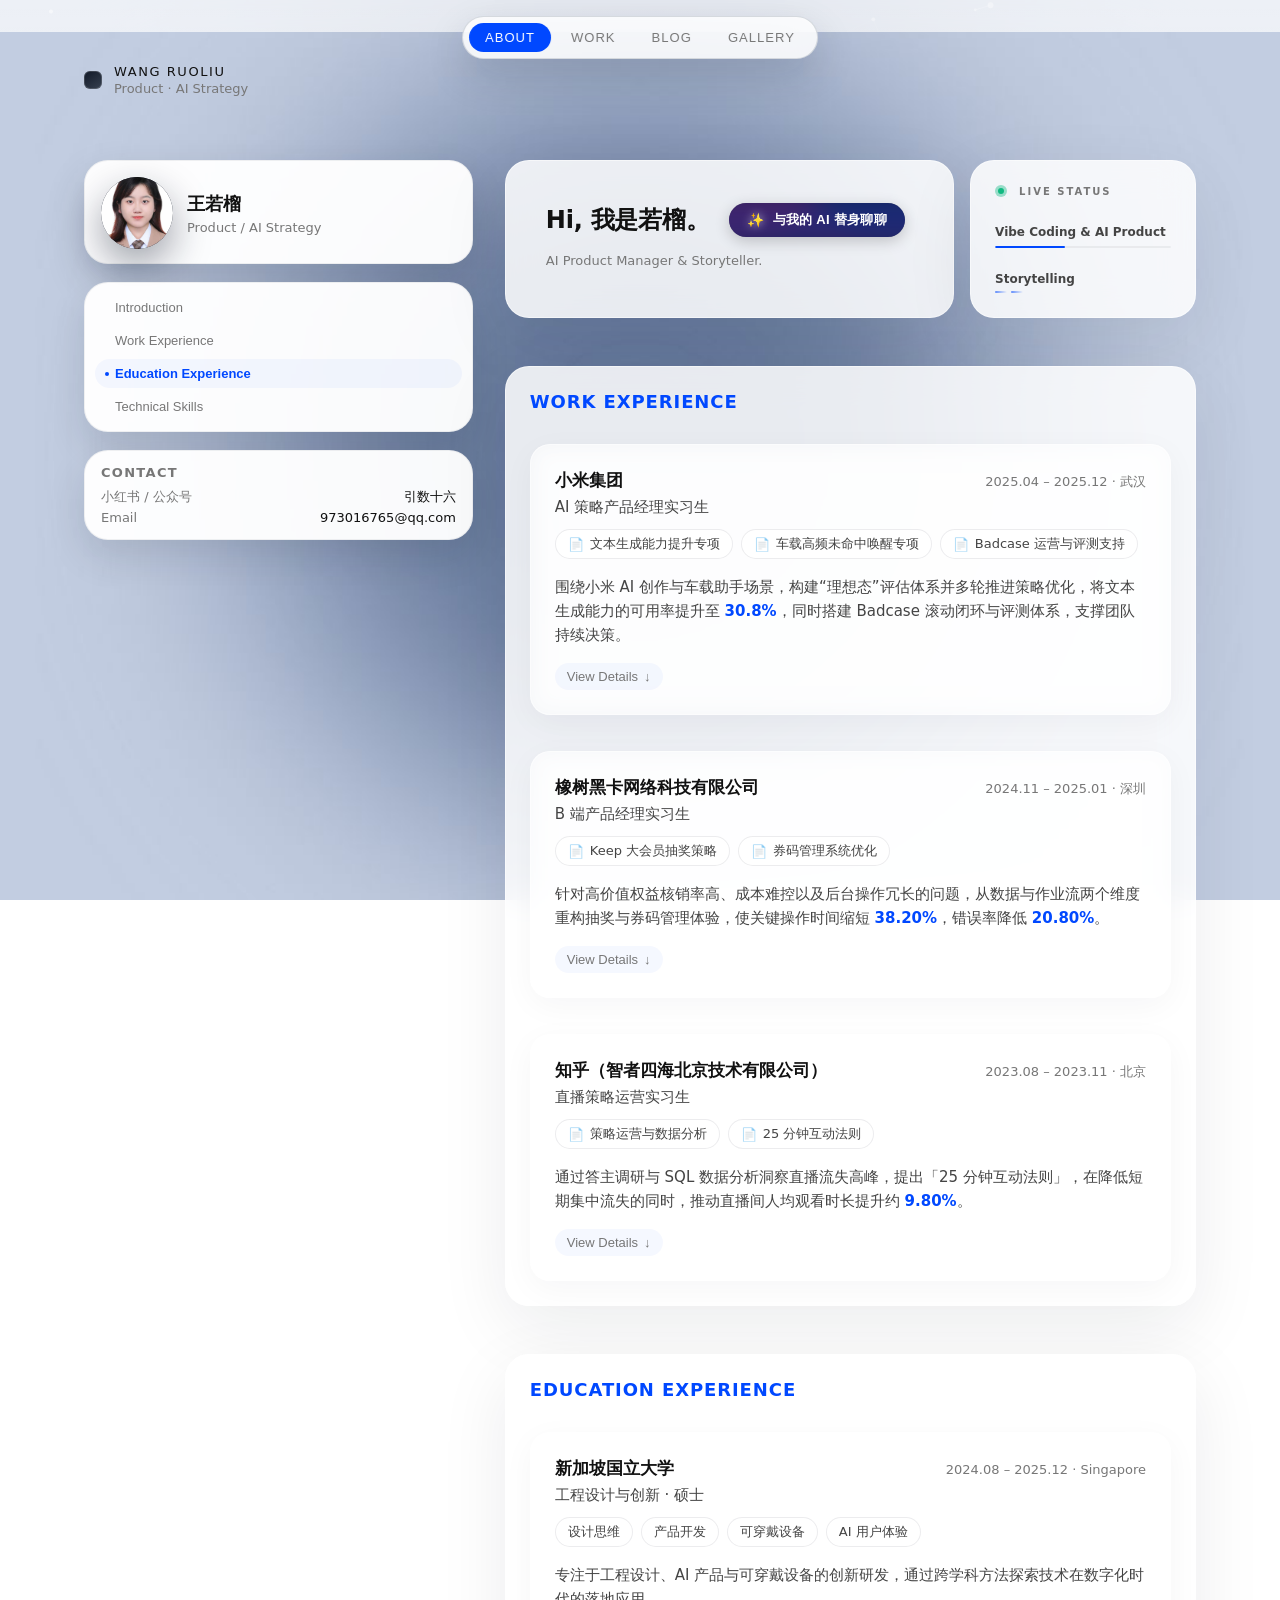
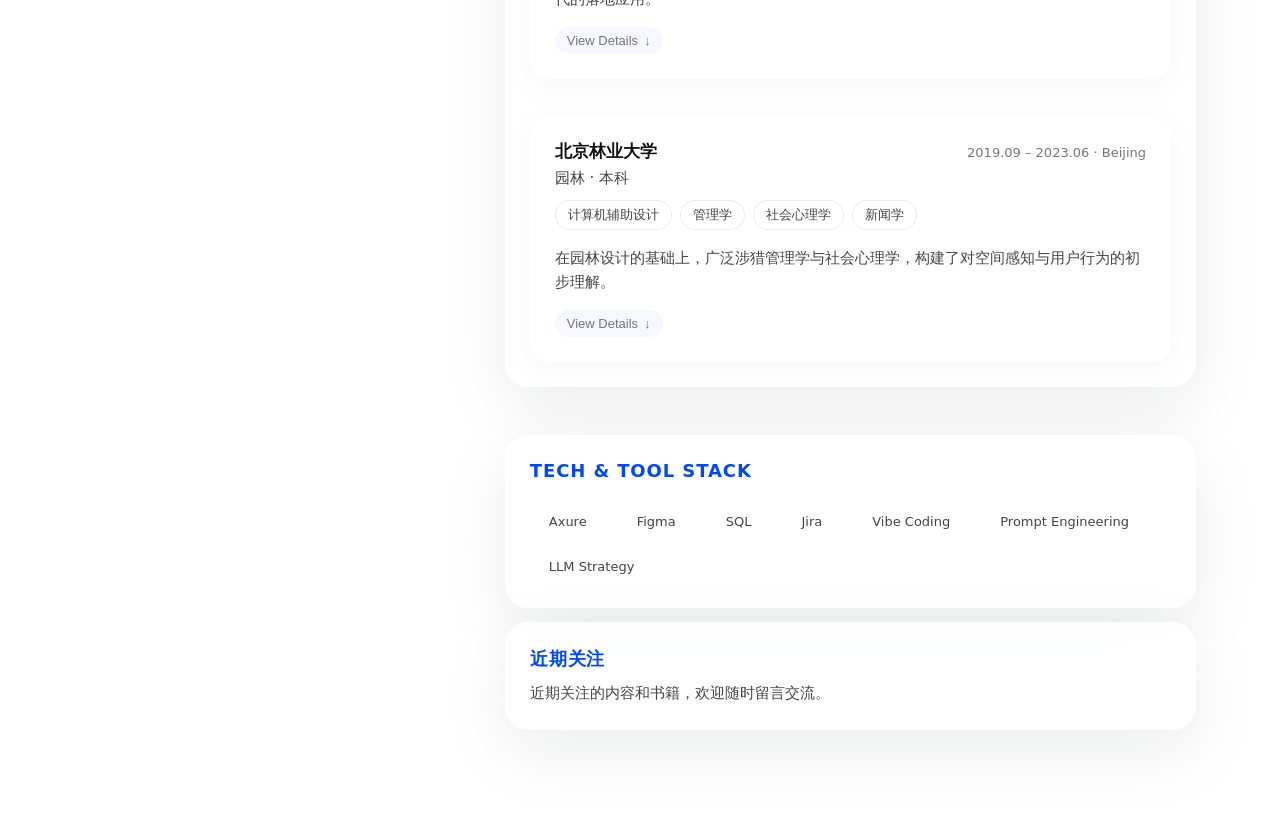
==== index.html @ eb4a5fdc "v1.0: MVP Launch" ====
<!DOCTYPE html>
<html lang="zh">
  <head>
    <meta charset="UTF-8" />
    <title>王若榴 · Portfolio</title>
    <meta name="viewport" content="width=device-width, initial-scale=1.0" />
    <link rel="stylesheet" href="style.css" />
  </head>
  <body>
    <canvas id="global-particle-bg"></canvas>
    <div class="app-shell">
      <header class="site-header">
        <div class="brand">
          <div class="brand-mark"></div>
          <div class="brand-text">
            <span class="brand-name">WANG RUOLIU</span>
            <span class="brand-tagline">Product · AI Strategy</span>
          </div>
        </div>
      </header>

      <!-- 顶部中央一级导航（毛玻璃胶囊） -->
      <nav class="primary-nav" aria-label="Primary navigation">
        <button class="primary-tab active" data-tab="about">About</button>
        <button class="primary-tab" data-tab="work">Work</button>
        <button class="primary-tab" data-tab="blog">Blog</button>
        <button class="primary-tab" data-tab="gallery">Gallery</button>
      </nav>

      <!-- ===== 主内容：四个一级 Tab Screen ===== -->
      <!-- About Screen -->
      <section class="screen active" id="screen-about">
        <div class="two-column">
          <!-- 左侧 Sticky Sidebar -->
          <aside class="about-sidebar">
            <!-- Profile -->
            <div class="profile-block">
              <div class="profile-avatar">
                <img src="photo.jpg" alt="王若榴头像" />
              </div>
              <div class="profile-text">
                <h1 class="profile-name">王若榴</h1>
                <p class="profile-role">Product / AI Strategy</p>
              </div>
            </div>

            <!-- 垂直二级导航 -->
            <nav class="about-nav" aria-label="About sections">
              <button
                class="about-nav-item active"
                data-target="about-intro"
              >
                Introduction
              </button>
              <button
                class="about-nav-item"
                data-target="work-experience"
              >
                Work Experience
              </button>
              <button
                class="about-nav-item"
                data-target="education-experience"
              >
                Education Experience
              </button>
              <button
                class="about-nav-item"
                data-target="technical-skills"
              >
                Technical Skills
              </button>
            </nav>

            <!-- 联系方式卡片 -->
            <section class="contact-card">
              <h2 class="contact-title">Contact</h2>
              <div class="contact-row">
                <span class="contact-label">小红书 / 公众号</span>
                <span class="contact-value">引数十六</span>
              </div>
              <div class="contact-row">
                <span class="contact-label">Email</span>
                <a href="mailto:973016765@qq.com" class="contact-value">
                  973016765@qq.com
                </a>
              </div>
            </section>

            <!-- 数字分身入口按钮已移动至 Hero Section -->
          </aside>

          <!-- 右侧宽幅滚动区 -->
          <section class="about-content">
            <!-- Introduction: Hero Bento Box -->
            <section
              id="about-intro"
              class="about-section"
              data-section="about-intro"
            >
              <div class="hero-bento">
                <!-- Main Card -->
                <div class="bento-card hero-main">
                  <div class="hero-header">
                    <div class="hero-title-wrap">
                      <h1 class="hero-greeting">Hi, 我是若榴。</h1>
                    </div>
                    <!-- 数字分身按钮：重构为 AI 魔法风格 -->
                    <button
                      id="chat-trigger"
                      class="chat-trigger-magic"
                      type="button"
                      aria-label="与我的 AI 替身对话"
                    >
                      <span class="magic-bg"></span>
                      <span class="magic-label">
                        <span class="magic-icon">✨</span>
                        与我的 AI 替身聊聊
                      </span>
                    </button>
                  </div>
                  <p class="hero-tagline">AI Product Manager & Storyteller.</p>
                </div>

                <!-- Status Card: Live Status Widget -->
                <div class="bento-card hero-status">
                  <div class="status-header">
                    <div class="status-dot-wrap">
                      <span class="pulse-dot"></span>
                      <span class="pulse-ring"></span>
                    </div>
                    <span class="status-label">LIVE STATUS</span>
                  </div>
                  
                  <div class="widget-content">
                    <div class="widget-item">
                      <div class="item-info">
                        <span class="item-name">Vibe Coding & AI Product</span>
                        <div class="mini-progress">
                          <div class="progress-bar-flow"></div>
                        </div>
                      </div>
                    </div>
                    
                    <div class="widget-item">
                      <div class="item-info">
                        <span class="item-name">Storytelling</span>
                        <div class="sparkle-wrap">
                          <span class="sparkle"></span>
                          <span class="sparkle"></span>
                        </div>
                      </div>
                    </div>
                  </div>
                </div>
              </div>
            </section>

            <!-- Work Experience -->
            <section
              id="work-experience"
              class="about-section"
              data-section="work-experience"
            >
              <div class="bento-card span-2">
                <h2 class="section-title">Work Experience</h2>

                <!-- Xiaomi -->
                <article class="work-card">
                  <header class="work-header">
                    <div>
                      <div class="work-company">小米集团</div>
                      <div class="work-role">AI 策略产品经理实习生</div>
                    </div>
                    <div class="work-time">2025.04 – 2025.12 · 武汉</div>
                  </header>

                  <div class="work-badges">
                    <span class="work-badge">
                      <span class="badge-icon">📄</span>
                      文本生成能力提升专项
                    </span>
                    <span class="work-badge">
                      <span class="badge-icon">📄</span>
                      车载高频未命中唤醒专项
                    </span>
                    <span class="work-badge">
                      <span class="badge-icon">📄</span>
                      Badcase 运营与评测支持
                    </span>
                  </div>

                  <p class="work-summary">
                    围绕小米 AI 创作与车载助手场景，构建“理想态”评估体系并多轮推进策略优化，将文本生成能力的可用率提升至
                    <span class="metric">30.8%</span>，同时搭建 Badcase 滚动闭环与评测体系，支撑团队持续决策。
                  </p>

                  <button
                    class="work-toggle"
                    type="button"
                    data-details="work-xiaomi"
                  >
                    <span class="work-toggle-label">View Details</span>
                    <span class="work-toggle-arrow">↓</span>
                  </button>

                  <div class="work-details" id="work-xiaomi">
                    <h4 class="item-title">
                      1. AI 创作文本生成能力提升专项 (项目 Owner)
                    </h4>
                    <ul class="bullet-list">
                      <li>
                        构建评估体系： 针对创作 agent 完善一套包含真实性、准确性、安全性等维度的“理想态”评估标准，有效降低了与大模型研发团队之间的沟通与理解难度。
                      </li>
                      <li>
                        策略迭代与量化优化： 推动两轮针对性优化（如：润色类回复条数 ≥ 3、报告规划类强制占位符、营销文案增加 emoji 等硬性约束），最终实现可用率提升
                        <span class="metric">30.8%</span>，满足率提升
                        <span class="metric">20.6%</span>。
                      </li>
                      <li>
                        突破瓶颈期： 在优化幅度放缓时，通过构建 AI 创作专项、积累 Badcase 并形成滚动优化机制，持续驱动产品进化。
                      </li>
                    </ul>

                    <h4 class="item-title">
                      2. 车载高频未命中 App 唤醒专项优化
                    </h4>
                    <ul class="bullet-list">
                      <li>
                        深度归因分析： 对车载场景中“打不开应用”等高频负反馈进行拆解，将其归因为垂域混淆、意图误判、SmartApp 欠召等 6 个核心维度。
                      </li>
                      <li>
                        协同方案落地： 独立负责该专项并推动多部门方案对齐，通过定位负责人与精准话术引导，最终使测试集中的 Badcase 解决率达到
                        <span class="metric">96.15%</span>。
                      </li>
                    </ul>

                    <h4 class="item-title">
                      3. 例行工作 SOP 化与决策支持
                    </h4>
                    <ul class="bullet-list">
                      <li>
                        Badcase 质量运营： 建立了“收录—周报同步—验收闭环”的 SOP 流程，实习期间累计建设 P0/P00 级 Badcase 520 项，解决
                        <span class="metric">400+</span> 项。
                      </li>
                      <li>
                        基模/接口评测： 参与基模与接口更新决策，累计进行 GSB 评测 17 次，理想态评测 10 次，修正例行评测量
                        <span class="metric">50+</span> 项，为团队高级决策提供了核心数据支撑。
                      </li>
                    </ul>
                  </div>
                </article>

                <!-- Oak Black Card -->
                <article class="work-card">
                  <header class="work-header">
                    <div>
                      <div class="work-company">橡树黑卡网络科技有限公司</div>
                      <div class="work-role">B 端产品经理实习生</div>
                    </div>
                    <div class="work-time">2024.11 – 2025.01 · 深圳</div>
                  </header>

                  <div class="work-badges">
                    <span class="work-badge">
                      <span class="badge-icon">📄</span>
                      Keep 大会员抽奖策略
                    </span>
                    <span class="work-badge">
                      <span class="badge-icon">📄</span>
                      券码管理系统优化
                    </span>
                  </div>

                  <p class="work-summary">
                    针对高价值权益核销率高、成本难控以及后台操作冗长的问题，从数据与作业流两个维度重构抽奖与券码管理体验，使关键操作时间缩短
                    <span class="metric">38.20%</span>，错误率降低
                    <span class="metric">20.80%</span>。
                  </p>

                  <button
                    class="work-toggle"
                    type="button"
                    data-details="work-oak"
                  >
                    <span class="work-toggle-label">View Details</span>
                    <span class="work-toggle-arrow">↓</span>
                  </button>

                  <div class="work-details" id="work-oak">
                    <h4 class="item-title">
                      1. Keep 平台大会员抽奖策略
                    </h4>
                    <p class="body-text">
                      针对高价值权益直接兑换导致核销率高、成本难控的问题，通过游戏化交互优化用户体验同时控制成本。
                    </p>
                    <ul class="bullet-list">
                      <li>
                        需求分析：通过数据分析及构建用户旅程地图，了解用户行为模型，总结有效的抽奖策略和用户激励机制，提供参考。
                      </li>
                      <li>
                        方案设计：设计“1 次会员兑换转 3 次抽奖机会”策略，完成功能设计，使用 Figma 完成高保真原型设计。
                      </li>
                      <li>
                        输出需求文档：输出需求文档，参与评审会议，整合各方反馈。
                      </li>
                    </ul>

                    <h4 class="item-title">
                      2. B 端券码管理系统优化
                    </h4>
                    <p class="body-text">
                      当前管理系统操作流程冗长，功能分散，针对后台管理系统进行优化。
                    </p>
                    <ul class="bullet-list">
                      <li>
                        需求调研：与运营团队沟通，对现有功能模块进行可用性评估，识别交互瓶颈。
                      </li>
                      <li>
                        方案设计：基于用户作业理论重新设计业务流程，优化关键步骤，开发低保真原型，同步 BI 看板数据公式，提升风险预警能力和决策支持，输出需求文档，全程跟进开发。
                      </li>
                      <li>
                        数据埋点：对用户关键步骤进行数据埋点，统计相关数据指标，操作时间减少
                        <span class="metric">38.20%</span>，错误率降低
                        <span class="metric">20.80%</span>，操作步骤有效减少。
                      </li>
                    </ul>
                  </div>
                </article>

                <!-- Zhihu -->
                <article class="work-card">
                  <header class="work-header">
                    <div>
                      <div class="work-company">知乎（智者四海北京技术有限公司）</div>
                      <div class="work-role">直播策略运营实习生</div>
                    </div>
                    <div class="work-time">2023.08 – 2023.11 · 北京</div>
                  </header>

                  <div class="work-badges">
                    <span class="work-badge">
                      <span class="badge-icon">📄</span>
                      策略运营与数据分析
                    </span>
                    <span class="work-badge">
                      <span class="badge-icon">📄</span>
                      25 分钟互动法则
                    </span>
                  </div>

                  <p class="work-summary">
                    通过答主调研与 SQL 数据分析洞察直播流失高峰，提出「25 分钟互动法则」，在降低短期集中流失的同时，推动直播间人均观看时长提升约
                    <span class="metric">9.80%</span>。
                  </p>

                  <button
                    class="work-toggle"
                    type="button"
                    data-details="work-zhihu"
                  >
                    <span class="work-toggle-label">View Details</span>
                    <span class="work-toggle-arrow">↓</span>
                  </button>

                  <div class="work-details" id="work-zhihu">
                    <ol class="number-list">
                      <li>
                        需求调研：面向站内答主收集直播痛点，为优化直播策略提供指导意见；
                      </li>
                      <li>
                        数据分析：撰写 SQL 查询 PV、UV、留存率等数据指标，输出分析，为优化后续的直播策划提供参考。
                      </li>
                      <li>
                        策略优化：实时监控到直播过程中存在短时间内观众集中流失的明显高峰，结合数据洞察输出 “25 分钟互动法则”，使得此前的观众短期流失高峰得到有效降低，同步推动直播间人均观看时长提升
                        <span class="metric">9.80%</span>。
                      </li>
                    </ol>
                  </div>
                </article>
              </div>
            </section>

            <!-- Education Experience -->
            <section
              id="education-experience"
              class="about-section"
              data-section="education-experience"
            >
              <div class="bento-card span-2">
                <h2 class="section-title">Education Experience</h2>

                <!-- NUS -->
                <article class="work-card">
                  <header class="work-header">
                    <div>
                      <div class="work-company">新加坡国立大学</div>
                      <div class="work-role">工程设计与创新 · 硕士</div>
                    </div>
                    <div class="work-time">2024.08 – 2025.12 · Singapore</div>
                  </header>

                  <div class="work-badges">
                    <span class="work-badge">设计思维</span>
                    <span class="work-badge">产品开发</span>
                    <span class="work-badge">可穿戴设备</span>
                    <span class="work-badge">AI 用户体验</span>
                  </div>

                  <p class="work-summary">
                    专注于工程设计、AI 产品与可穿戴设备的创新研发，通过跨学科方法探索技术在数字化时代的落地应用。
                  </p>

                  <button
                    class="work-toggle"
                    type="button"
                    data-details="edu-nus"
                  >
                    <span class="work-toggle-label">View Details</span>
                    <span class="work-toggle-arrow">↓</span>
                  </button>

                  <div class="work-details" id="edu-nus">
                    <h4 class="item-title">详细主修课程</h4>
                    <ul class="bullet-list">
                      <li>设计思维与产品开发 (Design Thinking & Product Development)</li>
                      <li>可穿戴设备开发 (Wearable Device Development)</li>
                      <li>数字时代的技术产品营销 (Tech Product Marketing)</li>
                      <li>AI 用户体验与界面设计的基本技能 (Essential Skills for AI UX/UI)</li>
                    </ul>
                  </div>
                </article>

                <!-- BFU -->
                <article class="work-card">
                  <header class="work-header">
                    <div>
                      <div class="work-company">北京林业大学</div>
                      <div class="work-role">园林 · 本科</div>
                    </div>
                    <div class="work-time">2019.09 – 2023.06 · Beijing</div>
                  </header>

                  <div class="work-badges">
                    <span class="work-badge">计算机辅助设计</span>
                    <span class="work-badge">管理学</span>
                    <span class="work-badge">社会心理学</span>
                    <span class="work-badge">新闻学</span>
                  </div>

                  <p class="work-summary">
                    在园林设计的基础上，广泛涉猎管理学与社会心理学，构建了对空间感知与用户行为的初步理解。
                  </p>

                  <button
                    class="work-toggle"
                    type="button"
                    data-details="edu-bfu"
                  >
                    <span class="work-toggle-label">View Details</span>
                    <span class="work-toggle-arrow">↓</span>
                  </button>

                  <div class="work-details" id="edu-bfu">
                    <h4 class="item-title">详细主修课程</h4>
                    <ul class="bullet-list">
                      <li>计算机辅助设计 (CAD/Digital Design)</li>
                      <li>城市开放空间设计 (Urban Open Space Design)</li>
                      <li>管理学 (Management)</li>
                      <li>实用新闻学 (Practical Journalism)</li>
                      <li>社会心理学 (Social Psychology)</li>
                    </ul>
                  </div>
                </article>
              </div>
            </section>

            <!-- Technical Skills: TECH & TOOL STACK -->
            <section
              id="technical-skills"
              class="about-section"
              data-section="technical-skills"
            >
              <div class="bento-card span-2">
                <h2 class="section-title">TECH & TOOL STACK</h2>
                <div class="tech-stack-wrap">
                  <span class="tech-pill">Axure</span>
                  <span class="tech-pill">Figma</span>
                  <span class="tech-pill">SQL</span>
                  <span class="tech-pill">Jira</span>
                  <span class="tech-pill">Vibe Coding</span>
                  <span class="tech-pill">Prompt Engineering</span>
                  <span class="tech-pill">LLM Strategy</span>
                </div>
              </div>

              <div class="bento-card span-2 recent-card">
                <h2 class="section-title">近期关注</h2>
                <p class="body-text">
                  近期关注的内容和书籍，欢迎随时留言交流。
                </p>
              </div>
            </section>
          </section>
        </div>
      </section>

      <!-- Work Screen：Case Study 曝光位 -->
      <section class="screen" id="screen-work">
        <div class="case-layout">
          <article class="case-card" id="case-moody">
            <div class="case-image-wrap">
              <img
                src="WechatIMG166.jpg"
                alt="Moody 车载情绪干预项目封面"
                class="case-image"
              />
            </div>
            <div class="case-body">
              <header class="case-header">
                <div class="case-title-block">
                  <h2 class="case-title">Moody</h2>
                  <p class="case-subtitle">你的车载情绪驾驶伴侣</p>
                </div>
              </header>

              <div class="case-badges">
                <span class="case-badge">多模态监测</span>
                <span class="case-badge">AI语音对话</span>
                <span class="case-badge">高保真原型</span>
              </div>

              <p class="case-summary">
                当汽车不再只是代步工具，它能否像老友一样感知你的情绪？Moody 结合面部识别与心率算法，为路怒症与高压驾驶者提供非侵入式的实时情绪干预。
              </p>

              <div class="case-footer">
                <a
                  href="moody-case-study.html"
                  class="case-read"
                >
                  <span class="case-read-label">Read Case Study</span>
                  <span class="case-read-arrow">→</span>
                </a>
              </div>

              <!-- 详情展开区 -->
              <div class="case-details" id="case-moody-details">
                <div class="case-details-inner">
                  <h4 class="item-title">项目背景与痛点</h4>
                  <p class="body-text">城市高压环境下，驾驶员情绪波动直接影响行车安全。传统车载系统缺乏对驾驶员心理状态的深度感知与主动干预。</p>
                  <h4 class="item-title">核心功能设计</h4>
                  <ul class="bullet-list">
                    <li><strong>多模态感知：</strong>结合面部识别（表情分析）与心率传感器，构建压力评估模型。</li>
                    <li><strong>非侵入干预：</strong>通过氛围灯（冷暖色调）、香氛系统及 AI 语音引导，实现毫秒级响应的情绪调节。</li>
                    <li><strong>高保真原型：</strong>在座舱模拟环境中完成全链路交互验证。</li>
                  </ul>
                </div>
              </div>
            </div>
          </article>

          <!-- 新增：触感色彩 Case Card -->
          <article class="case-card" id="case-beyond-surface">
            <div class="case-image-wrap">
              <img
                src="WechatIMG170.jpg"
                alt="触感色彩项目封面"
                class="case-image"
              />
            </div>
            <div class="case-body">
              <header class="case-header">
                <div class="case-title-block">
                  <h2 class="case-title">触感色彩 (Beyond the Surface)</h2>
                  <p class="case-subtitle">专为色盲儿童设计的交互式感知玩具</p>
                </div>
              </header>

              <div class="case-badges">
                <span class="case-badge">颜色-温度映射</span>
                <span class="case-badge">PID闭环控制算法</span>
              </div>

              <p class="case-summary">
                针对全球 4.5% 色盲人群的艺术参与困境，本项目开发了一款基于 Arduino 的创新可穿戴设备。通过将视觉色彩频率转化为实时温度反馈（Peltier 效应）与多维听觉指令，打破感知边界，赋予色盲儿童‘触碰颜色’的能力。
              </p>

              <div class="case-footer">
                <button
                  type="button"
                  class="case-read"
                  data-details="case-beyond-details"
                >
                  <span class="case-read-label">Read Case Study</span>
                  <span class="case-read-arrow">↓</span>
                </button>
              </div>

              <!-- 详情展开区 -->
              <div class="case-details" id="case-beyond-details">
                <div class="case-details-inner">
                  <h4 class="item-title">痛点洞察与需求定义</h4>
                  <p class="body-text">调研发现全球约 4.5% 人口患有色盲，且近 50% 的色盲儿童由于生理障碍对绘画、美术馆等色彩相关活动缺乏兴趣。针对此现状，定义了“非视觉途径识别色彩”的核心产品需求。</p>
                  
                  <h4 class="item-title">多模态交互方案设计</h4>
                  <p class="body-text">负责产品原型设计，创新性地提出“颜色-温度-声音”的多模态转换逻辑。通过颜色传感器识别物理色彩，并将其实时转化为对应的差异化温度变化与频率/音调声音提示。</p>
                  
                  <h4 class="item-title">产品逻辑构建</h4>
                  <ul class="bullet-list">
                    <li><strong>多感官补偿：</strong>建立了色彩与触觉、听觉的映射矩阵，解决色盲儿童在日常生活中（如挑选衣物、艺术创作）的辨色障碍。</li>
                    <li><strong>PID闭环控制：</strong>通过 PID 算法精准控制 Peltier 片温度，确保不同颜色对应的温度反馈稳定且安全。</li>
                    <li><strong>交互闭环：</strong>结合 Arduino 硬件平台，实现从色彩输入到多维感官输出的毫秒级响应。</li>
                  </ul>

                  <h4 class="item-title">产出成果</h4>
                   <p class="body-text">成功开发出一款赋能色盲儿童的辅助性玩具原型，为特殊人群提供了全新的交互维度，提升了儿童对色彩艺术活动的参与度与认知体验。</p>
                 </div>
               </div>
             </div>
           </article>

           <!-- 新增：Influstar Case Card -->
           <article class="case-card" id="case-influstar">
             <div class="case-image-wrap">
               <img
                 src="WechatIMG171.jpg"
                 alt="Influstar 项目封面"
                 class="case-image"
               />
             </div>
             <div class="case-body">
               <header class="case-header">
                 <div class="case-title-block">
                   <h2 class="case-title">Influstar</h2>
                   <p class="case-subtitle">KOC成长与变现管理平台</p>
                 </div>
               </header>

               <div class="case-badges">
                 <span class="case-badge">AI 赋能决策</span>
                 <span class="case-badge">商业变现闭环</span>
                 <span class="case-badge">数据驱动看板</span>
               </div>

               <p class="case-summary">
                 Influstar 是一款专为处于成长期的新晋KOL设计的连接与营销平台。通过整合品牌对接、达人协作、趋势分析与数据复盘四大核心功能，解决新手网红在流量获取、商务变现及内容创作上的痛点，助力从‘普通创作人’向‘超级红人’的跨越。
               </p>

               <div class="case-footer">
                 <button
                   type="button"
                   class="case-read"
                   data-details="case-influstar-details"
                 >
                   <span class="case-read-label">Read Case Study</span>
                   <span class="case-read-arrow">↓</span>
                 </button>
               </div>

               <!-- 详情展开区 -->
               <div class="case-details" id="case-influstar-details">
                 <div class="case-details-inner">
                   <!-- 项目亮点 -->
                   <h4 class="item-title">项目亮点</h4>
                   <ul class="bullet-list">
                     <li><strong>AI 赋能内容决策：</strong>利用智能算法提供趋势摘要（AI Summary）与创作灵感（AI Inspiration），帮助用户精准捕捉市场热点。</li>
                     <li><strong>变现链路闭环：</strong>内置清晰的商务推广（Commerce）与协作系统，直观展示预期收益，极大提升变现动力与效率。</li>
                     <li><strong>数据驱动增长：</strong>多维度的可视化收益分析与内容表现看板，让每一份投入的转化效果清晰可见。</li>
                   </ul>

                   <!-- 执行细节 -->
                   <h4 class="item-title">执行细节</h4>
                   <ul class="bullet-list">
                     <li><strong>需求调研：</strong>深入访谈了 10+ 位来自不同领域的 KOC（Key Opinion Consumer），精准洞察其在变现路径上的痛点与核心诉求。</li>
                     <li><strong>产品策划：</strong>主导了平台的全生命周期策划，核心功能涵盖热门商业内容分析、AI 驱动的个性化创作灵感及个人自媒体履历展示。独立设计了完整的产品流程图，并协同设计团队产出了高保真 App 界面。</li>
                     <li><strong>原型测试：</strong>邀请 10+ 位 KOC 进行了深度的 UX/UI 测试，收集了积极的用户反馈。基于反馈快速迭代，优化了 App 的高保真交互界面，显著提升了用户体验。</li>
                   </ul>
                 </div>
               </div>
             </div>
           </article>
        </div>
      </section>

      <!-- Blog Screen -->
      <section class="screen" id="screen-blog">
        <div class="screen-placeholder">
          <h2>Blog</h2>
          <p>未来会记录关于 AI 产品、用户研究和策略思考的文章。</p>
        </div>
      </section>

      <!-- Gallery Screen -->
      <section class="screen" id="screen-gallery">
        <div class="screen-placeholder">
          <h2>Gallery</h2>
          <p>这里将展示项目过程、原型和视觉作品片段。</p>
        </div>
      </section>
    </div>

    <!-- Chatbot 对话框 -->
    <div id="chat-overlay" class="chat-overlay" aria-hidden="true">
      <div class="chat-dialog">
        <header class="chat-header">
          <div class="chat-title-group">
            <span class="chat-dot"></span>
            <div>
              <div class="chat-title">若榴 · 数字助理</div>
              <div class="chat-subtitle">
                关于我的教育、实习和项目，都可以问我
              </div>
            </div>
          </div>
          <button class="chat-close" id="chat-close" aria-label="关闭聊天">
            ✕
          </button>
        </header>
        <div class="chat-body">
          <div class="chat-messages" id="chat-messages">
            <div class="chat-row bot">
              <div class="chat-bubble">
                嗨，我是若榴的数字分身。你可以问我：在小米具体负责什么、哪个项目最能代表我，或者我适合什么岗位。
              </div>
            </div>
          </div>
          <form class="chat-input-row" id="chat-form">
            <input
              id="chat-input"
              type="text"
              autocomplete="off"
              placeholder="输入你的问题…"
            />
            <button type="submit" class="chat-send">发送</button>
          </form>
        </div>
      </div>
    </div>

    <script src="script.js"></script>
  </body>
</html>
---- style.css ----
:root {
  --bg: #f5f5f7;
  --surface: #ffffff;
  --surface-soft: #f9fafb;
  --border-subtle: rgba(15, 23, 42, 0.06);
  --text-main: #111111;
  --text-body: #444444;
  --text-muted: #777777;
  --accent: #0048ff;
  --radius-lg: 24px;
  --radius-md: 18px;
  --radius-pill: 999px;
  --shadow-soft: 0 22px 70px rgba(15, 23, 42, 0.08);
  
  /* Typography Scale */
  --fs-title: 1.5rem;      /* 24px */
  --fs-heading: 1.125rem;  /* 18px */
  --fs-body: 0.9375rem;    /* 15px */
  --fs-caption: 0.8125rem; /* 13px */
  
  --font-main: system-ui, -apple-system, BlinkMacSystemFont, "SF Pro Text",
    "SF Pro Display", "PingFang SC", "Microsoft YaHei", sans-serif;
  --font-serif: "Georgia", "Times New Roman", "Songti SC", serif;
}

*,
*::before,
*::after {
  box-sizing: border-box;
}

html,
body {
  margin: 0;
  padding: 0;
  font-family: var(--font-main);
  -webkit-font-smoothing: antialiased;
  background: url("181772170247_.pic.jpg") no-repeat center center fixed;
  background-size: cover;
  color: var(--text-main);
  scroll-behavior: smooth;
  min-height: 100vh;
}

body::before {
  content: "";
  position: fixed;
  inset: 0;
  background: linear-gradient(
    to bottom,
    rgba(255, 255, 255, 0.7) 0%,
    rgba(255, 255, 255, 0.8) 50%,
    rgba(255, 255, 255, 0.7) 100%
  );
  backdrop-filter: blur(120px);
  -webkit-backdrop-filter: blur(120px);
  z-index: -1;
}

body {
  min-height: 100vh;
}

.app-shell {
  max-width: 1160px;
  margin: 32px auto 96px;
  padding: 0 24px;
}

@media (max-width: 900px) {
  .app-shell {
    margin: 20px auto 96px;
    padding: 0 16px;
  }
}

/* Header */

.site-header {
  display: flex;
  align-items: center;
  justify-content: space-between;
  padding-top: 32px; /* 增加顶部内边距，整体下移 */
  margin-bottom: 24px;
}

.brand {
  display: flex;
  align-items: center;
  gap: 12px;
}

.brand-mark {
  width: 18px;
  height: 18px;
  border-radius: 6px;
  background: linear-gradient(145deg, #111827, #374151);
  box-shadow: inset 0 0 0 1px rgba(255, 255, 255, 0.16);
}

.brand-text {
  display: flex;
  flex-direction: column;
  gap: 2px;
}

.brand-name {
  font-size: var(--fs-caption);
  letter-spacing: 0.12em;
  text-transform: uppercase;
  color: var(--text-main);
}

.brand-tagline {
  font-size: var(--fs-caption);
  color: var(--text-muted);
}

/* 顶部中央一级导航 */

.primary-nav {
  position: fixed;
  top: 16px;
  left: 50%;
  transform: translateX(-50%);
  display: inline-flex;
  gap: 4px;
  padding: 6px;
  border-radius: var(--radius-pill);
  background: rgba(255, 255, 255, 0.85);
  border: 1px solid rgba(209, 213, 219, 0.9);
  box-shadow: 0 16px 40px rgba(15, 23, 42, 0.16);
  backdrop-filter: blur(22px);
  z-index: 30;
}

.primary-tab {
  border: none;
  padding: 7px 16px;
  border-radius: 999px;
  background: transparent;
  font-size: var(--fs-caption);
  text-transform: uppercase;
  letter-spacing: 0.08em;
  cursor: pointer;
  color: var(--text-muted);
}

.primary-tab.active {
  background: var(--accent);
  color: #ffffff;
}

/* Screen 切换 */

.screen {
  display: none;
  margin-top: 64px;
}

.screen.active {
  display: block;
}

.screen-placeholder {
  border-radius: var(--radius-lg);
  background: rgba(255, 255, 255, 0.96);
  border: 1px solid var(--border-subtle);
  box-shadow: var(--shadow-soft);
  padding: 24px 22px;
}

/* Work Screen Case Study */

.case-layout {
  margin-top: 72px;
}

.case-card {
  max-width: 880px;
  margin: 0 auto 32px;
  border-radius: 28px;
  background: rgba(255, 255, 255, 0.85); /* 统一毛玻璃 */
  backdrop-filter: blur(16px);
  -webkit-backdrop-filter: blur(16px);
  border: 1px solid rgba(255, 255, 255, 0.5);
  box-shadow: var(--shadow-soft);
  overflow: hidden;
  cursor: pointer;
  transition:
    transform 0.18s ease-out,
    box-shadow 0.18s ease-out;
}

.case-card:hover {
  transform: translateY(-4px);
  box-shadow: 0 26px 80px rgba(15, 23, 42, 0.18);
}

.case-image-wrap {
  position: relative;
  overflow: hidden;
}

.case-image {
  width: 100%;
  max-height: 280px; /* 限制大图高度 */
  display: block;
  object-fit: cover; /* 保证不变形 */
  object-position: center top; /* 让裁切重心靠上，露出网页/硬件顶部核心部分 */
  transform: scale(1);
  transition: transform 0.25s ease-out;
}

.img-center {
  object-position: center center !important;
}

.case-card:hover .case-image {
  transform: scale(1.02);
}

.case-body {
  padding: 24px 28px; /* 收紧并统一内边距 */
}

.case-header {
  display: flex;
  justify-content: space-between;
  align-items: flex-end;
  margin-bottom: 8px;
}

.case-title {
  margin: 0;
  font-size: var(--fs-heading);
  font-weight: 700;
  color: var(--text-main);
}

.case-subtitle {
  margin: 4px 0 0;
  font-size: var(--fs-caption);
  color: var(--text-muted);
}

.case-badges {
  display: flex;
  flex-wrap: wrap;
  gap: 6px;
  margin: 8px 0 10px;
}

.case-badge {
  padding: 4px 10px;
  border-radius: 999px;
  border: 1px solid rgba(15, 23, 42, 0.08);
  background: #ffffff;
  font-size: var(--fs-caption);
  color: var(--text-body);
}

.case-summary {
  margin: 0;
  font-size: var(--fs-body);
  line-height: 1.6;
  color: var(--text-body);
}

.case-footer {
  display: flex;
  justify-content: flex-end;
  margin-top: 10px;
}

/* Case Details 展开区 */
.case-details {
  max-height: 0;
  overflow: hidden;
  opacity: 0;
  transition: 
    max-height 0.4s cubic-bezier(0.4, 0, 0.2, 1),
    opacity 0.3s ease;
}

.case-details.is-open {
  max-height: 2000px; /* 足够大的值 */
  opacity: 1;
  margin-top: 20px;
}

.case-details-inner {
  background: #F9F9F9;
  border-radius: 16px;
  padding: 20px 24px;
}

.case-read {
  border: none;
  background: transparent;
  padding: 0;
  font-size: var(--fs-caption);
  color: var(--text-muted); /* 降噪 */
  cursor: pointer;
  display: inline-flex;
  gap: 4px;
  align-items: center;
  transition: all 0.2s ease;
}

.case-read:hover {
  color: var(--accent);
}

.case-read-arrow {
  font-size: var(--fs-caption);
  transition: transform 0.3s ease;
}

.case-read.is-active .case-read-arrow {
  transform: rotate(180deg);
}

/* 双栏布局（About 专用） */

.two-column {
  display: grid;
  grid-template-columns: minmax(0, 0.9fr) minmax(0, 1.6fr);
  gap: 32px;
  align-items: flex-start;
}

@media (max-width: 900px) {
  .two-column {
    grid-template-columns: minmax(0, 1fr);
  }
}

/* 左侧 Sidebar */

.about-sidebar {
  position: sticky;
  top: 80px;
  align-self: flex-start;
  display: flex;
  flex-direction: column;
  gap: 18px;
}

.profile-block {
  border-radius: var(--radius-lg);
  background: rgba(255, 255, 255, 0.96);
  border: 1px solid var(--border-subtle);
  box-shadow: 0 18px 40px rgba(15, 23, 42, 0.16);
  padding: 16px 16px 14px;
  display: flex;
  gap: 14px;
  align-items: center;
}

.profile-avatar {
  width: 72px;
  height: 72px;
  border-radius: 50%;
  overflow: hidden;
  box-shadow: 0 16px 38px rgba(15, 23, 42, 0.4);
  background: #111827;
}

.profile-avatar img {
  width: 100%;
  height: 100%;
  object-fit: cover;
  display: block;
}

.profile-text {
  display: flex;
  flex-direction: column;
  gap: 4px;
}

.profile-name {
  margin: 0;
  font-size: var(--fs-heading);
  font-weight: 600;
  color: var(--text-main);
}

.profile-role {
  margin: 0;
  font-size: var(--fs-caption);
  color: var(--text-muted);
}

/* About 垂直导航 */

.about-nav {
  border-radius: var(--radius-lg);
  background: rgba(255, 255, 255, 0.96);
  border: 1px solid var(--border-subtle);
  box-shadow: 0 18px 38px rgba(15, 23, 42, 0.12);
  padding: 10px 10px;
  display: flex;
  flex-direction: column;
  gap: 4px;
}

.about-nav-item {
  border: none;
  background: transparent;
  border-radius: 999px;
  padding: 7px 10px;
  text-align: left;
  font-size: var(--fs-caption);
  cursor: pointer;
  color: var(--text-muted);
  display: flex;
  align-items: center;
  gap: 6px;
  transition: all 0.2s ease;
}

.about-nav-item::before {
  content: "";
  width: 4px;
  height: 4px;
  border-radius: 999px;
  background: transparent;
}

.about-nav-item.active {
  color: var(--accent) !important; /* 激活态变为科技蓝 */
  font-weight: 600; /* 稍微加粗 */
  background: rgba(0, 72, 255, 0.04);
}

.about-nav-item.active::before {
  background: var(--accent);
}

/* 联系方式卡片 */

.contact-card {
  border-radius: var(--radius-lg);
  background: rgba(255, 255, 255, 0.96);
  border: 1px solid var(--border-subtle);
  box-shadow: 0 16px 38px rgba(15, 23, 42, 0.12);
  padding: 14px 16px;
}

.contact-title {
  margin: 0 0 8px;
  font-size: var(--fs-caption);
  letter-spacing: 0.1em;
  text-transform: uppercase;
  color: var(--text-muted);
}

.contact-row {
  display: flex;
  justify-content: space-between;
  gap: 10px;
  font-size: var(--fs-caption);
  margin-top: 4px;
}

.contact-label {
  color: var(--text-muted);
}

.contact-value {
  color: var(--text-main);
  text-decoration: none;
}

.contact-value:hover {
  color: var(--accent);
}

/* 右侧内容区 */

.about-content {
  display: flex;
  flex-direction: column;
  gap: 48px;
}

/* Hero Bento Box Layout */
.hero-bento {
  display: flex;
  gap: 16px;
  width: 100%;
}

.hero-main {
  flex: 0 0 65%;
  padding: 40px !important;
  display: flex;
  flex-direction: column;
  justify-content: center;
  transition: transform 0.3s ease, box-shadow 0.3s ease;
}

.hero-status {
  flex: 1;
  padding: 32px 28px !important;
  display: flex;
  flex-direction: column;
  justify-content: center;
  gap: 20px;
  transition: transform 0.3s ease, box-shadow 0.3s ease;
}

.hero-main:hover, .hero-status:hover {
  transform: translateY(-4px);
  box-shadow: 0 12px 40px rgba(15, 23, 42, 0.08);
}

#global-particle-bg {
  position: fixed;
  top: 0;
  left: 0;
  width: 100vw;
  height: 100vh;
  z-index: -999;
  pointer-events: none;
}

.hero-header {
  display: flex;
  align-items: center;
  gap: 20px;
  margin-bottom: 8px;
}

.chat-trigger-magic {
  position: relative;
  border: none;
  background: #1a1a1c;
  border-radius: 999px;
  padding: 8px 18px;
  cursor: pointer;
  overflow: hidden;
  transition: all 0.4s cubic-bezier(0.4, 0, 0.2, 1);
  box-shadow: 0 4px 15px rgba(0, 0, 0, 0.2);
}

.magic-bg {
  position: absolute;
  inset: -50%;
  background: conic-gradient(
    from 180deg at 50% 50%,
    #0048ff 0deg,
    #9333ea 120deg,
    #0048ff 240deg,
    #9333ea 360deg
  );
  filter: blur(15px);
  opacity: 0.4;
  animation: rotate-aura 6s linear infinite;
  transition: opacity 0.4s ease;
}

.chat-trigger-magic:hover {
  transform: translateY(-2px) scale(1.02);
  box-shadow: 0 0 25px rgba(0, 72, 255, 0.4), 0 0 40px rgba(147, 51, 234, 0.2);
}

.chat-trigger-magic:hover .magic-bg {
  opacity: 0.8;
  animation-duration: 3s;
}

.magic-label {
  display: flex;
  align-items: center;
  gap: 8px;
  font-size: var(--fs-caption);
  font-weight: 600;
  color: #ffffff;
  position: relative;
  z-index: 2;
  letter-spacing: 0.02em;
}

.magic-icon {
  font-size: 14px;
  filter: drop-shadow(0 0 5px rgba(255, 255, 255, 0.8));
}

@keyframes rotate-aura {
  from { transform: rotate(0deg); }
  to { transform: rotate(360deg); }
}

.hero-greeting {
  margin: 0;
  font-size: var(--fs-title);
  font-weight: 800; /* 更加厚重的黑体感 */
  color: var(--text-main);
  letter-spacing: -0.01em;
}

.hero-tagline {
  margin: 8px 0;
  font-size: var(--fs-caption);
  font-weight: 400;
  color: var(--text-muted);
  font-family: var(--font-main);
}

.hero-bio-minimal {
  margin: 40px 0; /* 留出较大的上下 Margin */
  font-size: var(--fs-body);
  color: var(--text-muted);
  font-family: var(--font-serif);
  font-style: italic;
}

/* Live Status Widget */
.hero-status {
  flex: 1;
  padding: 24px !important;
  display: flex;
  flex-direction: column;
  gap: 24px;
}

.status-header {
  display: flex;
  align-items: center;
  gap: 12px;
}

.status-dot-wrap {
  position: relative;
  display: flex;
  align-items: center;
  justify-content: center;
  width: 12px;
  height: 12px;
}

.pulse-dot {
  width: 6px;
  height: 6px;
  background-color: #10b981;
  border-radius: 50%;
  z-index: 2;
}

.pulse-ring {
  position: absolute;
  width: 100%;
  height: 100%;
  border-radius: 50%;
  background-color: rgba(16, 185, 129, 0.4);
  animation: ping-ring 2s cubic-bezier(0, 0, 0.2, 1) infinite;
}

@keyframes ping-ring {
  0% { transform: scale(1); opacity: 0.8; }
  80%, 100% { transform: scale(3.5); opacity: 0; }
}

.status-label {
  font-size: 10px;
  font-weight: 700;
  color: var(--text-muted);
  letter-spacing: 0.2em;
}

.widget-content {
  display: flex;
  flex-direction: column;
  gap: 20px;
}

.widget-item {
  display: flex;
  flex-direction: column;
  gap: 8px;
}

.item-name {
  font-size: 12px;
  font-weight: 600;
  color: var(--text-body);
}

.mini-progress {
  width: 100%;
  height: 2px;
  background: rgba(0, 0, 0, 0.05);
  border-radius: 2px;
  overflow: hidden;
  margin-top: 6px;
}

.progress-bar-flow {
  width: 40%;
  height: 100%;
  background: var(--accent);
  border-radius: 2px;
  animation: progress-slide 3s ease-in-out infinite;
}

@keyframes progress-slide {
  0% { transform: translateX(-100%); }
  50% { transform: translateX(150%); }
  100% { transform: translateX(250%); }
}

.sparkle-wrap {
  display: flex;
  gap: 4px;
  margin-top: 4px;
}

.sparkle {
  width: 12px;
  height: 2px;
  background: linear-gradient(90deg, var(--accent), transparent);
  border-radius: 2px;
  opacity: 0.6;
  animation: wave-sparkle 1.5s ease-in-out infinite;
}

.sparkle:nth-child(2) {
  animation-delay: 0.5s;
}

@keyframes wave-sparkle {
  0%, 100% { transform: scaleX(1); opacity: 0.3; }
  50% { transform: scaleX(2.5); opacity: 0.8; }
}

@media (max-width: 1024px) {
  .hero-bento {
    flex-direction: column;
  }
  .hero-main, .hero-status {
    flex: none;
    width: 100%;
  }
}

.about-section {
  scroll-margin-top: 96px;
}

.bento-card {
  border-radius: var(--radius-lg);
  background: rgba(255, 255, 255, 0.85); /* 毛玻璃底色 */
  backdrop-filter: blur(16px);
  -webkit-backdrop-filter: blur(16px);
  border: 1px solid rgba(255, 255, 255, 0.5); /* 极细白色内边框 */
  box-shadow: var(--shadow-soft);
  padding: 24px; /* 适当增加默认 Padding */
}

.bento-card.span-2 {
  width: 100%;
}

.section-title {
  margin: 0 0 10px;
  font-size: var(--fs-heading);
  letter-spacing: 0.05em;
  text-transform: uppercase;
  font-weight: 600;
  color: var(--accent); /* 统一改为科技蓝 */
}

.card-title {
  margin: 10px 0 4px;
  font-size: var(--fs-body);
  font-weight: 600;
}

.card-subtitle {
  margin: 0 0 4px;
  font-size: var(--fs-caption);
  color: var(--text-muted);
}

.body-text {
  margin: 0;
  font-size: var(--fs-body);
  line-height: 1.6;
  color: var(--text-body);
}

.metric {
  color: var(--accent);
  font-weight: 650;
}

/* 列表 */

.bullet-list {
  margin: 6px 0 0;
  padding-left: 18px;
  font-size: var(--fs-body);
  line-height: 1.6;
  color: var(--text-body);
}

.bullet-list li + li {
  margin-top: 4px;
}

.number-list {
  margin: 6px 0 0;
  padding-left: 18px;
  font-size: var(--fs-body);
  line-height: 1.6;
  color: var(--text-body);
}

.number-list li + li {
  margin-top: 4px;
}

.item-title {
  margin: 12px 0 6px;
  font-size: var(--fs-body);
  font-weight: 600;
  color: var(--text-main);
}

.work-block + .work-block {
  margin-top: 18px;
}

.edu-block + .edu-block {
  margin-top: 12px;
}

.recent-card {
  margin-top: 14px;
}

/* Sidebar 内的 Chatbot 按钮 */

.chat-trigger {
  position: relative;
  border: none;
  width: 100%;
  padding: 0;
  background: transparent;
  cursor: pointer;
}

.chat-trigger-glow {
  position: absolute;
  inset: 0;
  border-radius: 999px;
  background: radial-gradient(
    circle at 50% 120%,
    rgba(0, 72, 255, 0.4),
    transparent 70%
  );
  filter: blur(18px);
  opacity: 0.7;
  pointer-events: none;
}

.chat-trigger-label {
  position: relative;
  display: inline-flex;
  align-items: center;
  justify-content: center;
  gap: 8px;
  width: 100%;
  padding: 10px 14px;
  border-radius: 999px;
  border: 1px solid rgba(209, 213, 219, 0.9);
  background: linear-gradient(
    135deg,
    rgba(255, 255, 255, 0.96),
    rgba(243, 244, 246, 0.98)
  );
  box-shadow:
    0 0 0 0 rgba(0, 72, 255, 0.12),
    0 16px 32px rgba(15, 23, 42, 0.28);
  backdrop-filter: blur(18px);
  font-size: var(--fs-caption);
  color: var(--text-main);
  animation: breathe 2.4s ease-in-out infinite;
}

.chat-trigger-icon {
  width: 18px;
  height: 18px;
  border-radius: 999px;
  display: inline-flex;
  align-items: center;
  justify-content: center;
  background: #111827;
  color: #ffffff;
  font-size: var(--fs-caption);
}

.chat-trigger:hover .chat-trigger-label {
  box-shadow:
    0 0 0 0 rgba(0, 72, 255, 0.18),
    0 20px 42px rgba(15, 23, 42, 0.4);
}

/* 呼吸灯动画 */

@keyframes breathe {
  0% {
    transform: translateY(0) scale(1);
    box-shadow:
      0 0 0 0 rgba(0, 72, 255, 0.16),
      0 22px 55px rgba(15, 23, 42, 0.48);
  }
  50% {
    transform: translateY(-2px) scale(1.02);
    box-shadow:
      0 0 0 10px rgba(0, 72, 255, 0.06),
      0 26px 70px rgba(15, 23, 42, 0.55);
  }
  100% {
    transform: translateY(0) scale(1);
    box-shadow:
      0 0 0 0 rgba(0, 72, 255, 0.16),
      0 22px 55px rgba(15, 23, 42, 0.48);
  }
}

/* Chat overlay */

.chat-overlay {
  position: fixed;
  inset: 0;
  display: flex;
  align-items: center;
  justify-content: center;
  background: rgba(15, 23, 42, 0.38);
  backdrop-filter: blur(18px);
  opacity: 0;
  pointer-events: none;
  transform: translateY(10px);
  transition:
    opacity 0.18s ease-out,
    transform 0.18s ease-out;
  z-index: 50;
}

.chat-overlay.is-open {
  opacity: 1;
  pointer-events: auto;
  transform: translateY(0);
}

.chat-dialog {
  width: min(460px, 92vw);
  max-height: 520px;
  border-radius: 28px;
  background: radial-gradient(
      circle at top left,
      rgba(148, 163, 184, 0.15),
      transparent 55%
    ),
    rgba(15, 23, 42, 0.98);
  border: 1px solid rgba(148, 163, 184, 0.7);
  box-shadow:
    0 26px 80px rgba(15, 23, 42, 0.78),
    0 0 0 1px rgba(15, 23, 42, 0.7);
  color: #eeeeee;
  display: flex;
  flex-direction: column;
  overflow: hidden;
}

.chat-header {
  padding: 14px 18px 10px;
  display: flex;
  align-items: center;
  justify-content: space-between;
  border-bottom: 1px solid rgba(55, 65, 81, 0.9);
}

.chat-title-group {
  display: flex;
  align-items: center;
  gap: 10px;
}

.chat-dot {
  width: 9px;
  height: 9px;
  border-radius: 999px;
  background: #10b981;
  box-shadow: 0 0 0 4px rgba(16, 185, 129, 0.25);
}

.chat-title {
  font-size: var(--fs-caption);
  font-weight: 600;
}

.chat-subtitle {
  font-size: var(--fs-caption);
  color: var(--text-muted);
}

.chat-close {
  border-radius: 999px;
  border: 1px solid rgba(75, 85, 99, 0.9);
  background: rgba(17, 24, 39, 0.9);
  color: #eeeeee;
  padding: 4px 8px;
  font-size: var(--fs-caption);
  cursor: pointer;
}

.chat-close:hover {
  border-color: rgba(148, 163, 184, 1);
}

.chat-body {
  padding: 12px 14px 12px;
  display: flex;
  flex-direction: column;
  gap: 8px;
}

.chat-messages {
  flex: 1;
  min-height: 160px;
  max-height: 330px;
  overflow-y: auto;
  padding-right: 4px;
  display: flex;
  flex-direction: column;
  gap: 8px;
}

.chat-row {
  display: flex;
}

.chat-row.bot {
  justify-content: flex-start;
}

.chat-row.user {
  justify-content: flex-end;
}

.chat-bubble {
  max-width: 82%;
  padding: 7px 11px;
  border-radius: 16px;
  font-size: var(--fs-caption);
  line-height: 1.6;
}

.chat-row.bot .chat-bubble {
  background: rgba(31, 41, 55, 0.92);
  border: 1px solid rgba(55, 65, 81, 0.95);
}

.chat-row.user .chat-bubble {
  background: #0048ff;
  border: 1px solid #60a5fa;
}

.chat-input-row {
  display: flex;
  gap: 8px;
  margin-top: 4px;
}

#chat-input {
  flex: 1;
  border-radius: 999px;
  border: 1px solid rgba(75, 85, 99, 0.9);
  background: rgba(17, 24, 39, 0.94);
  color: #ffffff;
  padding: 7px 12px;
  font-size: var(--fs-caption);
  outline: none;
}

#chat-input::placeholder {
  color: #6b7280;
}

#chat-input:focus {
  border-color: #93c5fd;
}

.chat-send {
  border-radius: 999px;
  border: none;
  background: #ffffff;
  color: #111827;
  padding: 7px 14px;
  font-size: var(--fs-caption);
  cursor: pointer;
}

.chat-send:hover {
  background: #e5e7eb;
}

/* Work Experience 卡片精细样式 */

.work-card {
  margin-top: 32px;
  padding: 24px;
  border-radius: 20px;
  background: rgba(255, 255, 255, 0.4);
  backdrop-filter: blur(12px);
  -webkit-backdrop-filter: blur(12px);
  border: 1px solid rgba(255, 255, 255, 0.5);
  box-shadow: 0 8px 32px rgba(15, 23, 42, 0.04);
  transition: all 0.3s ease;
}

.work-card:hover {
  background: rgba(255, 255, 255, 0.6);
  border-color: rgba(0, 72, 255, 0.2);
  transform: translateY(-2px);
  box-shadow: 0 12px 40px rgba(15, 23, 42, 0.08);
}

.work-card + .work-card {
  margin-top: 36px;
}

#about-work .section-title {
  margin-bottom: 24px;
}

.work-header {
  display: flex;
  justify-content: space-between;
  align-items: baseline;
  gap: 12px;
  margin-bottom: 12px; /* 增加间距 */
}

.work-company {
  font-size: 1.0625rem; /* 压缩到 17px */
  font-weight: 600; /* 半粗体 */
}

.work-role {
  margin-top: 6px;
  font-size: var(--fs-body);
  color: var(--text-body);
  font-weight: 500;
}

.work-time {
  font-size: var(--fs-caption);
  color: var(--text-muted);
  white-space: nowrap;
  font-variant-numeric: tabular-nums;
}

.work-badges {
  display: flex;
  flex-wrap: wrap;
  gap: 8px;
  margin: 12px 0 16px; /* 增加间距 */
}

.work-badge {
  display: inline-flex;
  align-items: center;
  gap: 6px;
  padding: 5px 12px; /* 增加内边距 */
  border-radius: 999px;
  border: 1px solid rgba(15, 23, 42, 0.08);
  background: rgba(255, 255, 255, 0.8);
  font-size: var(--fs-caption);
  color: var(--text-body);
  transition: all 0.2s ease;
}

.work-badge:hover {
  background: #ffffff;
  border-color: var(--accent);
  color: var(--accent);
}

.badge-icon {
  font-size: var(--fs-caption);
}

.work-summary {
  margin: 12px 0 16px; /* 增加上下间距 */
  font-size: var(--fs-body);
  line-height: 1.6;
  color: var(--text-body);
}

.work-toggle {
  display: inline-flex;
  align-items: center;
  gap: 6px;
  border: none;
  background: rgba(0, 72, 255, 0.04); /* 极淡的强调色底 */
  padding: 6px 12px;
  border-radius: 999px;
  font-size: var(--fs-caption);
  color: var(--text-muted); /* 默认用中灰 */
  cursor: pointer;
  transition: all 0.2s ease;
}

.work-toggle:hover {
  background: rgba(0, 72, 255, 0.08);
  color: var(--accent); /* Hover 时才显示强调色 */
  transform: translateX(2px);
}

.work-toggle-arrow {
  font-size: var(--fs-caption);
}

.work-details {
  max-height: 0;
  overflow: hidden;
  opacity: 0;
  transform: translateY(-8px);
  transition:
    max-height 0.4s cubic-bezier(0.4, 0, 0.2, 1),
    opacity 0.3s ease,
    transform 0.4s ease;
  margin-top: 0;
  background: rgba(0, 72, 255, 0.02); /* 非常淡的蓝色背景 */
  border-radius: 12px;
  padding: 0 16px;
}

.work-details.is-open {
  opacity: 1;
  transform: translateY(0);
  margin-top: 20px;
  max-height: 1200px; /* 增加最大高度以防内容被截断 */
  padding: 16px;
}

/* Education 卡片对齐样式 */

.edu-block + .edu-block {
  margin-top: 20px;
}

.edu-header {
  display: flex;
  justify-content: space-between;
  align-items: baseline;
  gap: 12px;
  margin-bottom: 4px;
}

.edu-school {
  font-size: 1.0625rem; /* 压缩到 17px */
  font-weight: 600; /* 统一字重 */
}

/* TECH & TOOL STACK */
.tech-stack-wrap {
  display: flex;
  flex-wrap: wrap;
  gap: 12px;
  margin-top: 24px;
}

.tech-pill {
  padding: 8px 18px;
  background: rgba(255, 255, 255, 0.4);
  backdrop-filter: blur(10px);
  -webkit-backdrop-filter: blur(10px);
  border: 1px solid rgba(255, 255, 255, 0.5);
  border-radius: 999px;
  font-size: var(--fs-caption);
  font-weight: 500;
  color: var(--text-body);
  cursor: default;
  transition: all 0.3s cubic-bezier(0.4, 0, 0.2, 1);
}

.tech-pill:hover {
  transform: translateY(-3px);
  background: rgba(255, 255, 255, 0.8);
  border-color: var(--accent);
  color: var(--accent);
  box-shadow: 0 8px 20px rgba(0, 72, 255, 0.1);
}
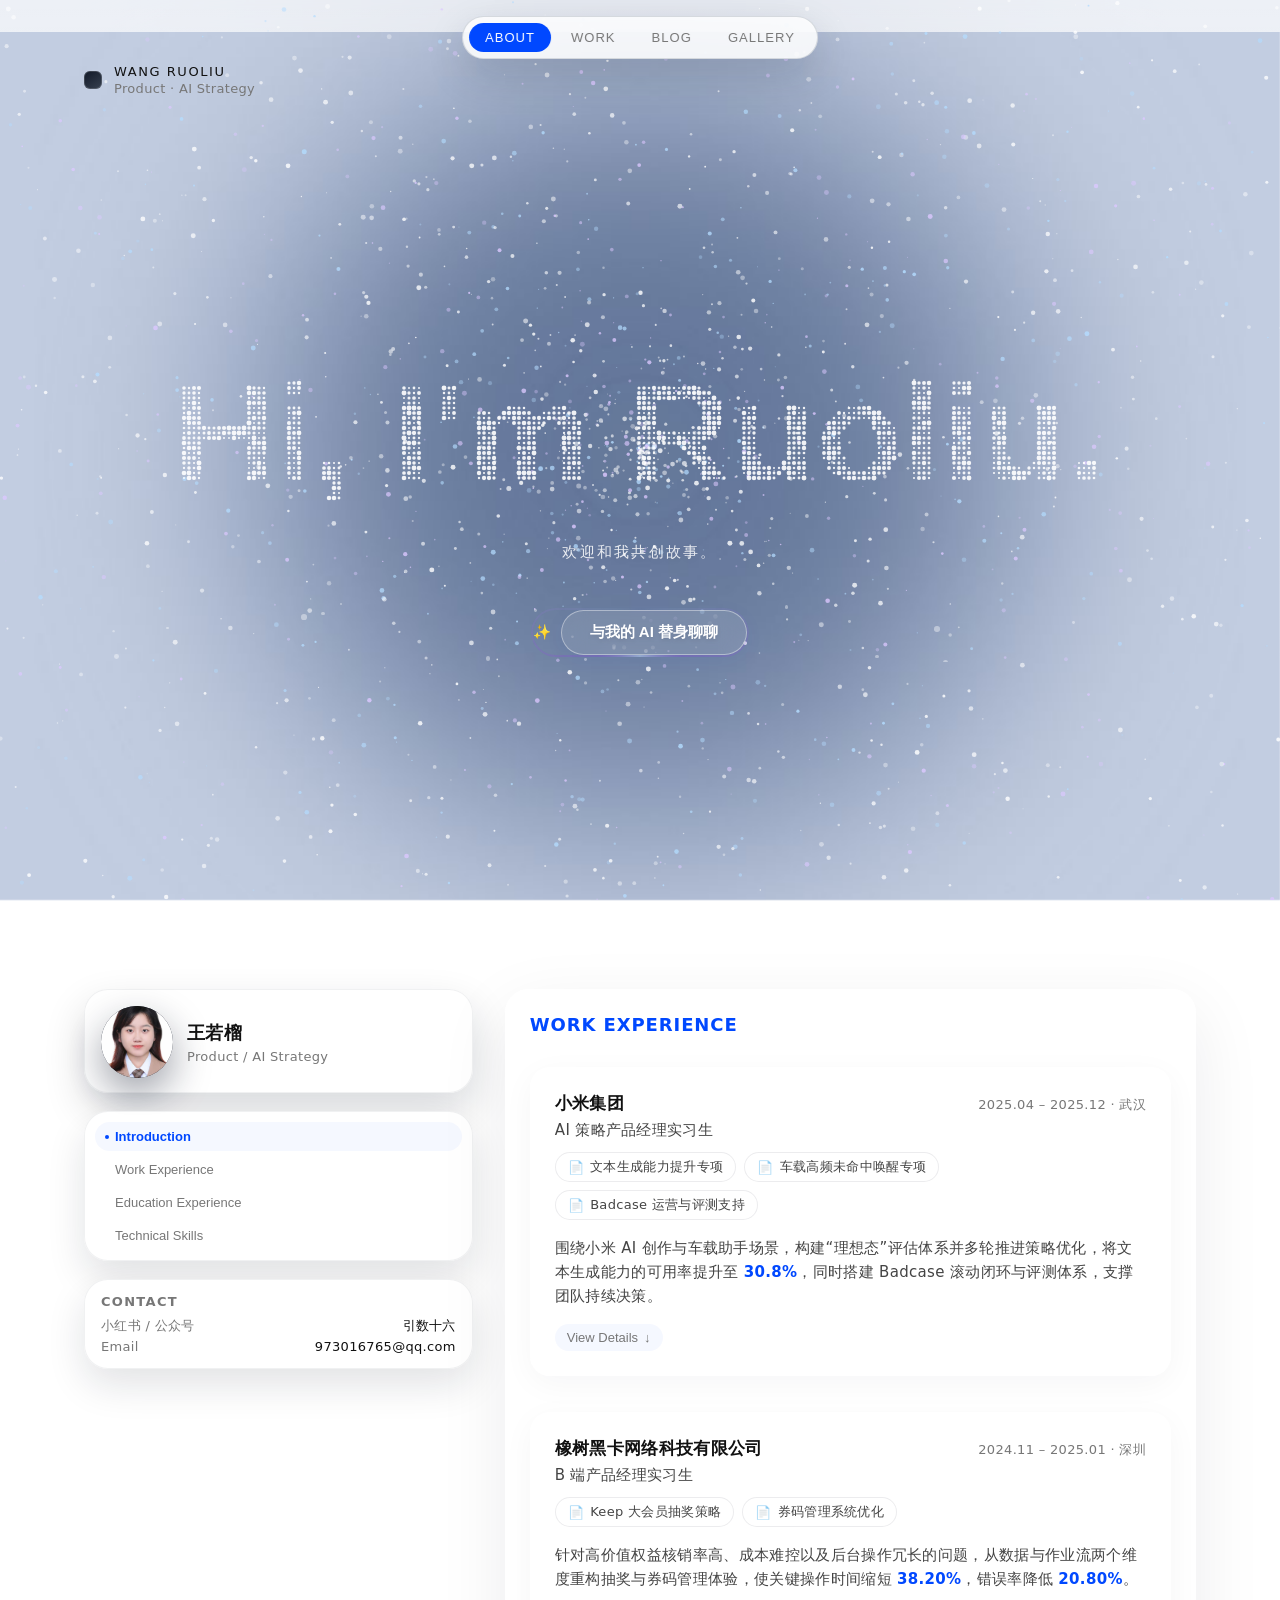
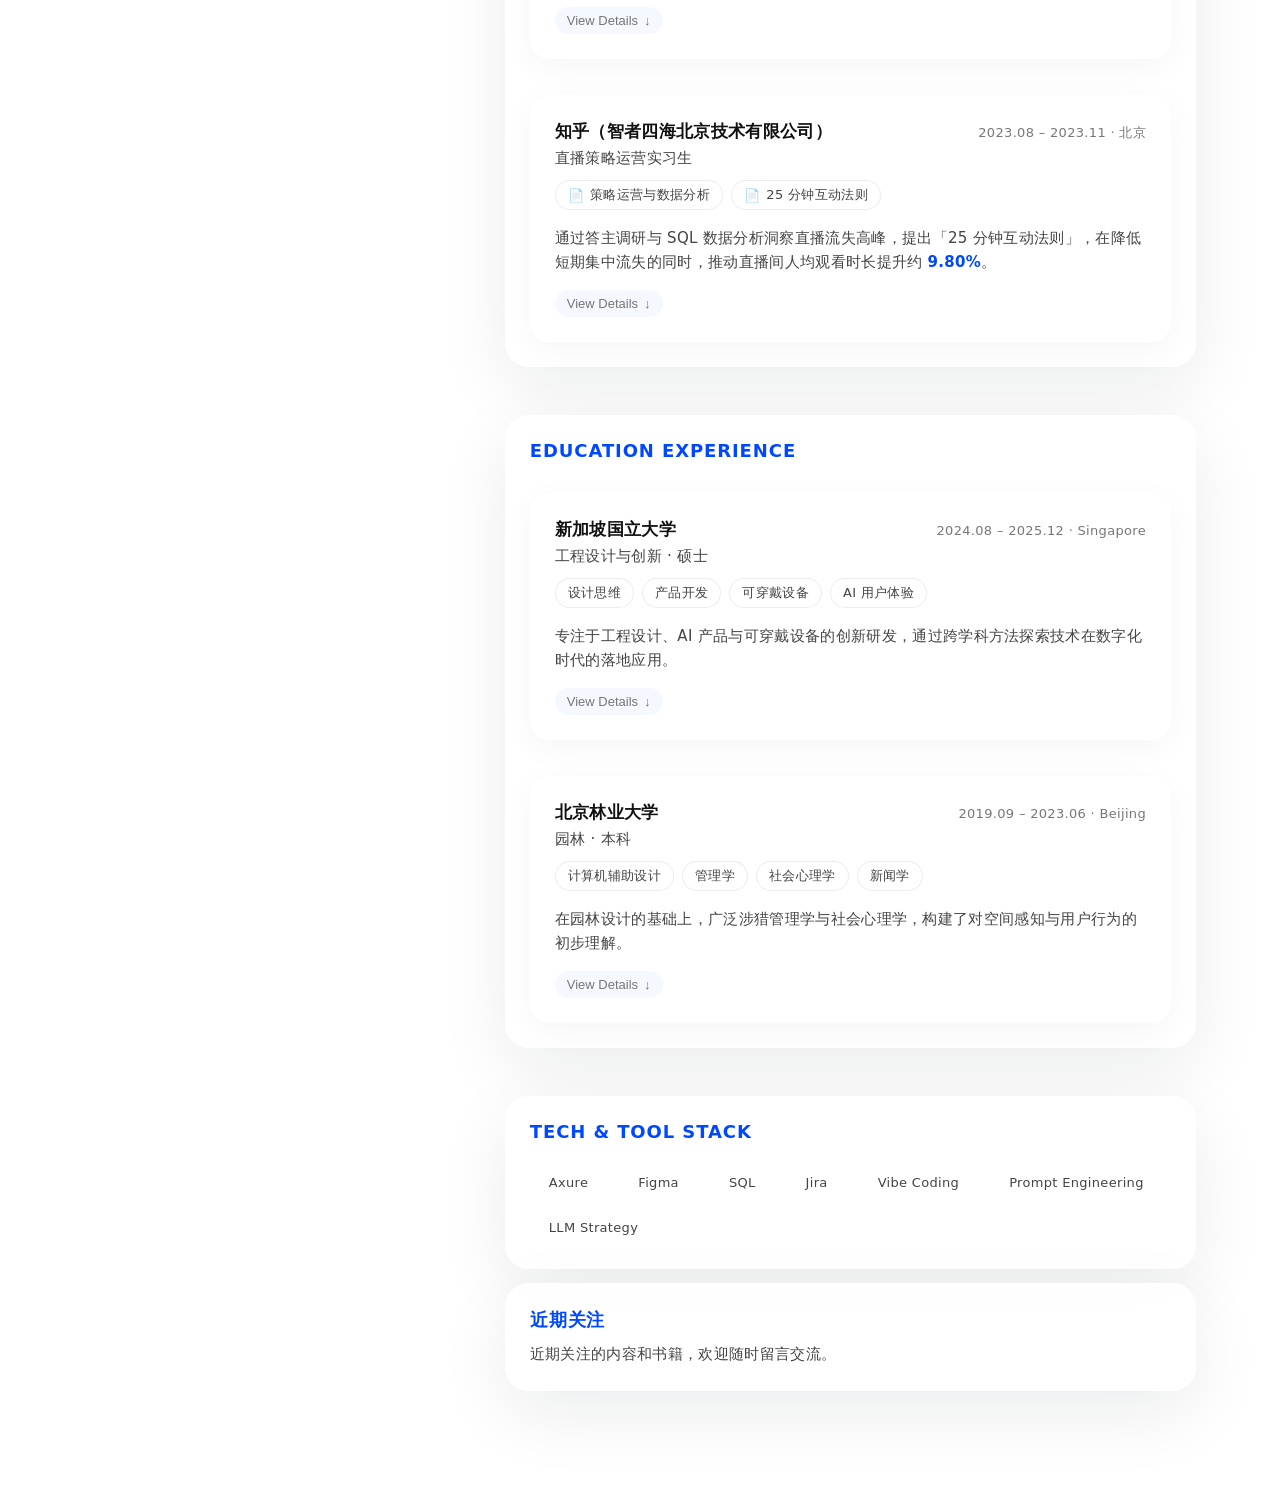
==== commit 672d2528: "feat: 完成星云粒子与扑克牌视觉重构" ====
--- a/index.html
+++ b/index.html
@@ -30,6 +30,68 @@
       <!-- ===== 主内容：四个一级 Tab Screen ===== -->
       <!-- About Screen -->
       <section class="screen active" id="screen-about">
+        <!-- Hero Section: Fullscreen Particle Text -->
+      <section id="about-intro" class="hero-fullscreen-section about-section" data-section="about-intro">
+          <div class="hero-content-layer">
+              <!-- 1. Giant Particle Title -->
+              <canvas id="hero-title-canvas"></canvas>
+
+              <!-- 2. Subtitle -->
+            <h2 class="hero-subtitle">欢迎和我共创故事。</h2>
+
+              <!-- Interaction Wrapper: Button + Poker Burst -->
+              <div class="hero-interaction-wrapper">
+                  <!-- 3. AI Chat Button (Ethereal Glow) -->
+                  <button class="chat-trigger-ethereal" id="poker-trigger-btn">
+                      <span class="icon">✨</span>
+                      <span class="text">与我的 AI 替身聊聊</span>
+                  </button>
+
+                  <!-- 4. Burst Poker Decoration -->
+                <div class="poker-burst-container" id="poker-burst-container">
+                    <!-- Background Floating Particles -->
+                    <div class="hero-floating-particles" id="hero-floating-particles"></div>
+                    
+                    <!-- Card 1: Top Left -->
+                      <div class="poker-card burst-card" style="--i:1">
+                          <div class="card-face card-back"></div>
+                          <div class="card-face card-front">
+                              <span class="tech-icon">⚡</span>
+                          </div>
+                      </div>
+                      <!-- Card 2: Top Right -->
+                      <div class="poker-card burst-card" style="--i:2">
+                          <div class="card-face card-back"></div>
+                          <div class="card-face card-front">
+                              <span class="tech-icon">🧠</span>
+                          </div>
+                      </div>
+                      <!-- Card 3: Bottom Left -->
+                      <div class="poker-card burst-card" style="--i:3">
+                          <div class="card-face card-back"></div>
+                          <div class="card-face card-front">
+                              <span class="tech-icon">🎲</span>
+                          </div>
+                      </div>
+                      <!-- Card 4: Bottom Right -->
+                      <div class="poker-card burst-card" style="--i:4">
+                          <div class="card-face card-back"></div>
+                          <div class="card-face card-front">
+                              <span class="tech-icon">🔮</span>
+                          </div>
+                      </div>
+                      <!-- Card 5: Top Center (Ace) -->
+                      <div class="poker-card burst-card" style="--i:5">
+                          <div class="card-face card-back"></div>
+                          <div class="card-face card-front">
+                              <span class="tech-icon">♠️</span>
+                          </div>
+                      </div>
+                  </div>
+              </div>
+          </div>
+      </section>
+
         <div class="two-column">
           <!-- 左侧 Sticky Sidebar -->
           <aside class="about-sidebar">
@@ -92,70 +154,7 @@
 
           <!-- 右侧宽幅滚动区 -->
           <section class="about-content">
-            <!-- Introduction: Hero Bento Box -->
-            <section
-              id="about-intro"
-              class="about-section"
-              data-section="about-intro"
-            >
-              <div class="hero-bento">
-                <!-- Main Card -->
-                <div class="bento-card hero-main">
-                  <div class="hero-header">
-                    <div class="hero-title-wrap">
-                      <h1 class="hero-greeting">Hi, 我是若榴。</h1>
-                    </div>
-                    <!-- 数字分身按钮：重构为 AI 魔法风格 -->
-                    <button
-                      id="chat-trigger"
-                      class="chat-trigger-magic"
-                      type="button"
-                      aria-label="与我的 AI 替身对话"
-                    >
-                      <span class="magic-bg"></span>
-                      <span class="magic-label">
-                        <span class="magic-icon">✨</span>
-                        与我的 AI 替身聊聊
-                      </span>
-                    </button>
-                  </div>
-                  <p class="hero-tagline">AI Product Manager & Storyteller.</p>
-                </div>
-
-                <!-- Status Card: Live Status Widget -->
-                <div class="bento-card hero-status">
-                  <div class="status-header">
-                    <div class="status-dot-wrap">
-                      <span class="pulse-dot"></span>
-                      <span class="pulse-ring"></span>
-                    </div>
-                    <span class="status-label">LIVE STATUS</span>
-                  </div>
-                  
-                  <div class="widget-content">
-                    <div class="widget-item">
-                      <div class="item-info">
-                        <span class="item-name">Vibe Coding & AI Product</span>
-                        <div class="mini-progress">
-                          <div class="progress-bar-flow"></div>
-                        </div>
-                      </div>
-                    </div>
-                    
-                    <div class="widget-item">
-                      <div class="item-info">
-                        <span class="item-name">Storytelling</span>
-                        <div class="sparkle-wrap">
-                          <span class="sparkle"></span>
-                          <span class="sparkle"></span>
-                        </div>
-                      </div>
-                    </div>
-                  </div>
-                </div>
-              </div>
-            </section>
-
+            
             <!-- Work Experience -->
             <section
               id="work-experience"
@@ -693,9 +692,17 @@
 
       <!-- Gallery Screen -->
       <section class="screen" id="screen-gallery">
-        <div class="screen-placeholder">
-          <h2>Gallery</h2>
-          <p>这里将展示项目过程、原型和视觉作品片段。</p>
+        <div class="work-grid">
+          <!-- Project 1 -->
+          <article class="work-card">
+            <div class="card-image placeholder-gradient"></div>
+            <div class="card-content">
+              <h3>Smart Retail Analytics</h3>
+              <p class="role">Product Lead</p>
+              <p class="desc">AI-driven insights platform for offline retail optimization.</p>
+              <p class="maintenance-hint">【此处内容正在维护中】</p>
+            </div>
+          </article>
         </div>
       </section>
     </div>
--- a/style.css
+++ b/style.css
@@ -74,14 +74,27 @@
   }
 }
 
+/* 全局粒子背景 Canvas */
+#global-particle-bg {
+  position: fixed;
+  top: 0;
+  left: 0;
+  width: 100%;
+  height: 100%;
+  z-index: 0; /* 位于背景图之上，内容之下 */
+  pointer-events: none; /* 不阻挡交互 */
+}
+
 /* Header */
 
 .site-header {
   display: flex;
   align-items: center;
   justify-content: space-between;
-  padding-top: 32px; /* 增加顶部内边距，整体下移 */
+  padding-top: 32px; 
   margin-bottom: 24px;
+  position: relative;
+  z-index: 100; /* 确保 header 在 hero 粒子之上 */
 }
 
 .brand {
@@ -486,265 +499,375 @@
   gap: 48px;
 }
 
-/* Hero Bento Box Layout */
-.hero-bento {
-  display: flex;
-  gap: 16px;
+/* Hero Bento Box Layout - DEPRECATED / REMOVED */
+/* ... (Old bento styles removed for clarity) ... */
+
+/* =========================================
+   Hero Fullscreen Section (Restored & Refined)
+   ========================================= */
+
+.hero-fullscreen-section {
   width: 100%;
-}
-
-.hero-main {
-  flex: 0 0 65%;
-  padding: 40px !important;
+  min-height: 85vh; /* 占据大部分视口高度 */
   display: flex;
   flex-direction: column;
+  align-items: center;
   justify-content: center;
-  transition: transform 0.3s ease, box-shadow 0.3s ease;
-}
-
-.hero-status {
-  flex: 1;
-  padding: 32px 28px !important;
+  position: relative;
+  margin-bottom: 64px;
+  /* 确保不被 header 遮挡 */
+  z-index: 10;
+}
+
+.hero-content-layer {
+  position: relative;
+  width: 100%;
   display: flex;
   flex-direction: column;
+  align-items: center;
   justify-content: center;
-  gap: 20px;
-  transition: transform 0.3s ease, box-shadow 0.3s ease;
-}
-
-.hero-main:hover, .hero-status:hover {
-  transform: translateY(-4px);
-  box-shadow: 0 12px 40px rgba(15, 23, 42, 0.08);
-}
-
-#global-particle-bg {
-  position: fixed;
-  top: 0;
-  left: 0;
-  width: 100vw;
-  height: 100vh;
-  z-index: -999;
-  pointer-events: none;
-}
-
-.hero-header {
-  display: flex;
-  align-items: center;
-  gap: 20px;
-  margin-bottom: 8px;
-}
-
-.chat-trigger-magic {
+  z-index: 1;
+}
+
+/* 1. Giant Particle Canvas (Fixed Size) */
+#hero-title-canvas {
+  width: 100%;
+  height: 200px; /* 强制固定高度，防止遮挡 */
+  display: block;
+  margin-bottom: 0;
+  cursor: crosshair;
+  position: relative; 
+  z-index: 1;
+}
+
+/* 2. Subtitle - Refined & High-end */
+.hero-subtitle {
+  margin: 0 0 40px;
+  font-family: "Noto Sans SC", "PingFang SC", "Inter", system-ui, -apple-system, sans-serif;
+  font-size: 0.9375rem; /* 约 15px，更精致 */
+  font-weight: 300; /* 细体 */
+  color: rgba(255, 255, 255, 0.85); /* 柔和的高级白 */
+  text-align: center;
+  letter-spacing: 0.15em; /* 增加字间距 */
   position: relative;
+  z-index: 10;
+  text-shadow: 0 2px 10px rgba(0, 0, 0, 0.05);
+  -webkit-font-smoothing: antialiased;
+}
+
+/* Interaction Wrapper */
+.hero-interaction-wrapper {
+  position: relative;
+  display: flex;
+  justify-content: center;
+  align-items: center;
+  margin-bottom: 80px; /* 增加底部间距 */
+  width: 100%;
+  height: 60px;
+}
+
+/* 3. Ethereal Chat Button */
+.chat-trigger-ethereal {
+  position: relative;
+  background: transparent;
   border: none;
-  background: #1a1a1c;
-  border-radius: 999px;
-  padding: 8px 18px;
+  padding: 0;
+  border-radius: 999px;
   cursor: pointer;
-  overflow: hidden;
-  transition: all 0.4s cubic-bezier(0.4, 0, 0.2, 1);
-  box-shadow: 0 4px 15px rgba(0, 0, 0, 0.2);
-}
-
-.magic-bg {
-  position: absolute;
-  inset: -50%;
-  background: conic-gradient(
-    from 180deg at 50% 50%,
-    #0048ff 0deg,
-    #9333ea 120deg,
-    #0048ff 240deg,
-    #9333ea 360deg
-  );
-  filter: blur(15px);
-  opacity: 0.4;
-  animation: rotate-aura 6s linear infinite;
-  transition: opacity 0.4s ease;
-}
-
-.chat-trigger-magic:hover {
-  transform: translateY(-2px) scale(1.02);
-  box-shadow: 0 0 25px rgba(0, 72, 255, 0.4), 0 0 40px rgba(147, 51, 234, 0.2);
-}
-
-.chat-trigger-magic:hover .magic-bg {
-  opacity: 0.8;
-  animation-duration: 3s;
-}
-
-.magic-label {
-  display: flex;
-  align-items: center;
-  gap: 8px;
-  font-size: var(--fs-caption);
-  font-weight: 600;
-  color: #ffffff;
+  outline: none;
+  transition: transform 0.4s cubic-bezier(0.34, 1.56, 0.64, 1);
+  z-index: 50; /* 确保在扑克牌之上 */
+}
+
+.chat-trigger-ethereal:hover {
+  transform: scale(1.05);
+}
+
+/* Button Text Container */
+.chat-trigger-ethereal .text {
   position: relative;
   z-index: 2;
-  letter-spacing: 0.02em;
-}
-
-.magic-icon {
-  font-size: 14px;
-  filter: drop-shadow(0 0 5px rgba(255, 255, 255, 0.8));
-}
-
-@keyframes rotate-aura {
-  from { transform: rotate(0deg); }
-  to { transform: rotate(360deg); }
-}
-
-.hero-greeting {
-  margin: 0;
-  font-size: var(--fs-title);
-  font-weight: 800; /* 更加厚重的黑体感 */
-  color: var(--text-main);
-  letter-spacing: -0.01em;
-}
-
-.hero-tagline {
-  margin: 8px 0;
-  font-size: var(--fs-caption);
-  font-weight: 400;
-  color: var(--text-muted);
-  font-family: var(--font-main);
-}
-
-.hero-bio-minimal {
-  margin: 40px 0; /* 留出较大的上下 Margin */
-  font-size: var(--fs-body);
-  color: var(--text-muted);
-  font-family: var(--font-serif);
-  font-style: italic;
-}
-
-/* Live Status Widget */
-.hero-status {
-  flex: 1;
-  padding: 24px !important;
-  display: flex;
-  flex-direction: column;
-  gap: 24px;
-}
-
-.status-header {
-  display: flex;
-  align-items: center;
-  gap: 12px;
-}
-
-.status-dot-wrap {
-  position: relative;
-  display: flex;
-  align-items: center;
-  justify-content: center;
-  width: 12px;
-  height: 12px;
-}
-
-.pulse-dot {
-  width: 6px;
-  height: 6px;
-  background-color: #10b981;
-  border-radius: 50%;
-  z-index: 2;
-}
-
-.pulse-ring {
+  display: inline-flex;
+  align-items: center;
+  gap: 8px;
+  padding: 12px 28px;
+  background: rgba(255, 255, 255, 0.1); 
+  border: 1px solid rgba(255, 255, 255, 0.4);
+  border-radius: 999px;
+  font-size: 0.9375rem;
+  font-weight: 600;
+  /* 极致打磨：白色文字 + 微弱阴影 */
+  color: #ffffff; 
+  text-shadow: 0 2px 4px rgba(0,0,0,0.1);
+  backdrop-filter: blur(12px); /* 统一磨砂质感 */
+  box-shadow: 0 4px 20px rgba(0, 72, 255, 0.05);
+  transition: all 0.3s ease;
+}
+
+/* 全局优化：字间距 */
+body {
+  letter-spacing: 0.02em; /* 全局微调 */
+}
+
+/* 4. 模块占位提示 (Maintenance Hint) */
+.maintenance-hint {
+  font-size: 11px;
+  color: #BBBBBB;
+  text-align: center;
+  margin-top: 20px;
+  opacity: 0.7;
+  letter-spacing: 0.05em;
+  font-weight: 300;
+  pointer-events: none; /* 不干扰交互 */
+  user-select: none;
+}
+
+.chat-trigger-ethereal:hover .text {
+  background: rgba(255, 255, 255, 0.25);
+  border-color: rgba(255, 255, 255, 0.6);
+  box-shadow: 0 8px 30px rgba(0, 72, 255, 0.15);
+}
+
+.chat-trigger-ethereal .icon {
+  margin-right: 6px;
+  font-size: 1.1em;
+}
+
+/* Aurora Border Glow */
+.chat-trigger-ethereal::before {
+  content: "";
   position: absolute;
+  inset: -2px;
+  border-radius: 999px;
+  padding: 2px;
+  background: conic-gradient(
+    from 0deg,
+    transparent 0deg,
+    rgba(200, 220, 255, 0.1) 60deg,
+    rgba(147, 51, 234, 0.4) 120deg,
+    rgba(200, 220, 255, 0.8) 180deg,
+    rgba(147, 51, 234, 0.4) 240deg,
+    rgba(200, 220, 255, 0.1) 300deg,
+    transparent 360deg
+  );
+  -webkit-mask: 
+     linear-gradient(#fff 0 0) content-box, 
+     linear-gradient(#fff 0 0);
+  -webkit-mask-composite: xor;
+  mask-composite: exclude;
+  opacity: 0.6;
+  animation: rotate-ethereal 6s linear infinite;
+  z-index: 1;
+  pointer-events: none;
+}
+
+.chat-trigger-ethereal::after {
+  content: "";
+  position: absolute;
+  inset: -10px;
+  background: radial-gradient(circle at center, rgba(0, 72, 255, 0.15), transparent 70%);
+  filter: blur(20px);
+  opacity: 0;
+  transition: opacity 0.5s ease;
+  z-index: 0;
+  pointer-events: none;
+}
+
+.chat-trigger-ethereal:hover::after {
+  opacity: 1;
+}
+
+/* 4. Burst Poker Decoration (Final Fix) */
+.poker-burst-container {
+  position: absolute;
+  top: 50%;
+  left: 50%;
   width: 100%;
   height: 100%;
+  transform: translate(-50%, -50%);
+  z-index: 10; /* 默认层级较低，在按钮下 */
+  pointer-events: none;
+  overflow: visible;
+  display: flex;
+  justify-content: center;
+  align-items: center;
+  transition: z-index 0s linear 0.6s; /* 延迟降低层级，等待动画结束 */
+}
+
+/* 激活时提升层级 */
+.poker-burst-container.active {
+  z-index: 60;
+  transition: z-index 0s linear 0s; /* 立即提升 */
+}
+
+.burst-card {
+  position: absolute;
+  width: 55px;
+  height: 78px;
+  border-radius: 6px;
+  /* 初始状态：完全消失 */
+  opacity: 0;
+  top: 50%;
+  left: 50%;
+  transform: translate(-50%, -50%) scale(0) rotate(0deg); /* scale 0 */
+  
+  transition: 
+    transform 0.6s cubic-bezier(0.34, 1.56, 0.64, 1),
+    opacity 0.4s ease,
+    visibility 0s linear 0.6s; /* 延迟隐藏 visibility */
+  
+  transform-style: preserve-3d;
+  box-shadow: 
+    0 0 0 1px rgba(255, 255, 255, 0.4),
+    0 8px 20px rgba(100, 150, 255, 0.2); 
+  backface-visibility: hidden;
+  visibility: hidden; /* 默认不可见 */
+}
+
+/* 激活状态：显示 */
+.poker-burst-container.active .burst-card {
+  opacity: 1 !important;
+  visibility: visible;
+  transition: 
+    transform 0.6s cubic-bezier(0.34, 1.56, 0.64, 1),
+    opacity 0.4s ease,
+    visibility 0s linear 0s; /* 立即显示 */
+}
+
+/* 悬浮动画：使用 margin 避免冲突 */
+@keyframes float-card {
+  0%, 100% { margin-top: 0; }
+  50% { margin-top: -10px; }
+}
+
+/* 激活状态：向四周发散 (Scatter OUT) */
+/* 使用 CSS 变量来控制翻转，避免 transform 覆盖冲突 */
+.burst-card {
+  --rotate-y: 0deg; /* 默认不翻转 */
+  /* 优化 transition：分别控制 transform 和 opacity */
+  transition: 
+    transform 0.6s cubic-bezier(0.34, 1.56, 0.64, 1),
+    opacity 0.4s ease;
+}
+
+.burst-card.flipped {
+  --rotate-y: 180deg; /* 翻转 */
+}
+
+/* 1: Top Left */
+.poker-burst-container.active .burst-card[style*="--i:1"] {
+  /* 始终应用 --rotate-y 变量 */
+  transform: translate(calc(-50% - 140px), calc(-50% - 60px)) rotate(-25deg) scale(1) rotateY(var(--rotate-y));
+  animation: float-card 3s ease-in-out infinite 0.1s;
+}
+
+/* 2: Top Right */
+.poker-burst-container.active .burst-card[style*="--i:2"] {
+  transform: translate(calc(-50% + 140px), calc(-50% - 60px)) rotate(25deg) scale(1) rotateY(var(--rotate-y));
+  animation: float-card 3.2s ease-in-out infinite 0.3s;
+}
+
+/* 3: Bottom Left */
+.poker-burst-container.active .burst-card[style*="--i:3"] {
+  transform: translate(calc(-50% - 100px), calc(-50% + 80px)) rotate(-15deg) scale(0.95) rotateY(var(--rotate-y));
+  animation: float-card 2.8s ease-in-out infinite 0.5s;
+}
+
+/* 4: Bottom Right */
+.poker-burst-container.active .burst-card[style*="--i:4"] {
+  transform: translate(calc(-50% + 100px), calc(-50% + 80px)) rotate(15deg) scale(0.95) rotateY(var(--rotate-y));
+  animation: float-card 3.1s ease-in-out infinite 0.2s;
+}
+
+/* 5: Top Center (Ace) */
+.poker-burst-container.active .burst-card[style*="--i:5"] {
+  transform: translate(-50%, calc(-50% - 120px)) rotate(0deg) scale(1.1) rotateY(var(--rotate-y));
+  z-index: 50; 
+  animation: float-card 4s ease-in-out infinite 0s;
+}
+
+/* Card Faces Update */
+.card-face {
+  position: absolute;
+  inset: 0;
+  border-radius: 6px;
+  display: flex;
+  align-items: center;
+  justify-content: center;
+  border: 1px solid rgba(255, 255, 255, 0.4);
+  backface-visibility: hidden; /* 关键 */
+}
+
+/* Front (Tech Icon): Rotate 180 (initially hidden) */
+.card-front {
+  transform: rotateY(180deg);
+  /* 极浅蓝紫渐变 */
+  background: linear-gradient(135deg, #e0e7ff 0%, #f3e8ff 100%);
+  color: #4f46e5;
+  font-size: 1.5rem;
+  background-image: 
+    radial-gradient(circle at 50% 0%, rgba(255, 255, 255, 0.8) 0%, transparent 60%),
+    repeating-radial-gradient(circle at 50% 50%, rgba(255, 255, 255, 0.2) 0px, transparent 2px, transparent 10px);
+}
+
+/* Back (Texture): Rotate 0 (initially visible) */
+.card-back {
+  transform: rotateY(0deg);
+  background: rgba(255, 255, 255, 0.95);
+  backdrop-filter: blur(4px);
+  background-image: 
+    linear-gradient(135deg, rgba(255,255,255,0) 0%, rgba(255,255,255,0.8) 50%, rgba(255,255,255,0) 100%),
+    repeating-linear-gradient(45deg, rgba(200, 220, 255, 0.1) 0px, rgba(200, 220, 255, 0.1) 1px, transparent 1px, transparent 6px);
+}
+
+/* 浮动背景粒子 */
+.hero-floating-particles {
+  position: absolute;
+  inset: 0;
+  pointer-events: none;
+  z-index: 0;
+  overflow: hidden;
+}
+
+.float-dot {
+  position: absolute;
   border-radius: 50%;
-  background-color: rgba(16, 185, 129, 0.4);
-  animation: ping-ring 2s cubic-bezier(0, 0, 0.2, 1) infinite;
-}
-
-@keyframes ping-ring {
-  0% { transform: scale(1); opacity: 0.8; }
-  80%, 100% { transform: scale(3.5); opacity: 0; }
-}
-
-.status-label {
-  font-size: 10px;
-  font-weight: 700;
-  color: var(--text-muted);
-  letter-spacing: 0.2em;
-}
-
-.widget-content {
-  display: flex;
-  flex-direction: column;
-  gap: 20px;
-}
-
-.widget-item {
-  display: flex;
-  flex-direction: column;
-  gap: 8px;
-}
-
-.item-name {
-  font-size: 12px;
-  font-weight: 600;
-  color: var(--text-body);
-}
-
-.mini-progress {
-  width: 100%;
-  height: 2px;
-  background: rgba(0, 0, 0, 0.05);
+  background: rgba(255, 255, 255, 0.4);
+  animation: float-around linear infinite;
+}
+
+@keyframes float-around {
+  0% { transform: translateY(0) translateX(0); opacity: 0; }
+  20% { opacity: 0.6; }
+  80% { opacity: 0.6; }
+  100% { transform: translateY(-100px) translateX(20px); opacity: 0; }
+}
+
+.tech-icon {
+  filter: drop-shadow(0 2px 4px rgba(79, 70, 229, 0.2));
+}
+
+/* 像素碎屑粒子容器 */
+#poker-pixel-particles {
+  position: absolute;
+  inset: 0;
+  pointer-events: none;
+  z-index: 15;
+}
+
+/* Pixel Particles */
+.pixel-particle {
+  position: fixed; /* 确保不被父容器裁切 */
+  width: 8px; /* 放大粒子 */
+  height: 8px;
+  background: white;
+  pointer-events: none;
+  z-index: 100;
   border-radius: 2px;
-  overflow: hidden;
-  margin-top: 6px;
-}
-
-.progress-bar-flow {
-  width: 40%;
-  height: 100%;
-  background: var(--accent);
-  border-radius: 2px;
-  animation: progress-slide 3s ease-in-out infinite;
-}
-
-@keyframes progress-slide {
-  0% { transform: translateX(-100%); }
-  50% { transform: translateX(150%); }
-  100% { transform: translateX(250%); }
-}
-
-.sparkle-wrap {
-  display: flex;
-  gap: 4px;
-  margin-top: 4px;
-}
-
-.sparkle {
-  width: 12px;
-  height: 2px;
-  background: linear-gradient(90deg, var(--accent), transparent);
-  border-radius: 2px;
-  opacity: 0.6;
-  animation: wave-sparkle 1.5s ease-in-out infinite;
-}
-
-.sparkle:nth-child(2) {
-  animation-delay: 0.5s;
-}
-
-@keyframes wave-sparkle {
-  0%, 100% { transform: scaleX(1); opacity: 0.3; }
-  50% { transform: scaleX(2.5); opacity: 0.8; }
-}
-
-@media (max-width: 1024px) {
-  .hero-bento {
-    flex-direction: column;
-  }
-  .hero-main, .hero-status {
-    flex: none;
-    width: 100%;
-  }
-}
+  box-shadow: 0 0 6px rgba(255, 255, 255, 0.8);
+}
+
+
 
 .about-section {
   scroll-margin-top: 96px;
